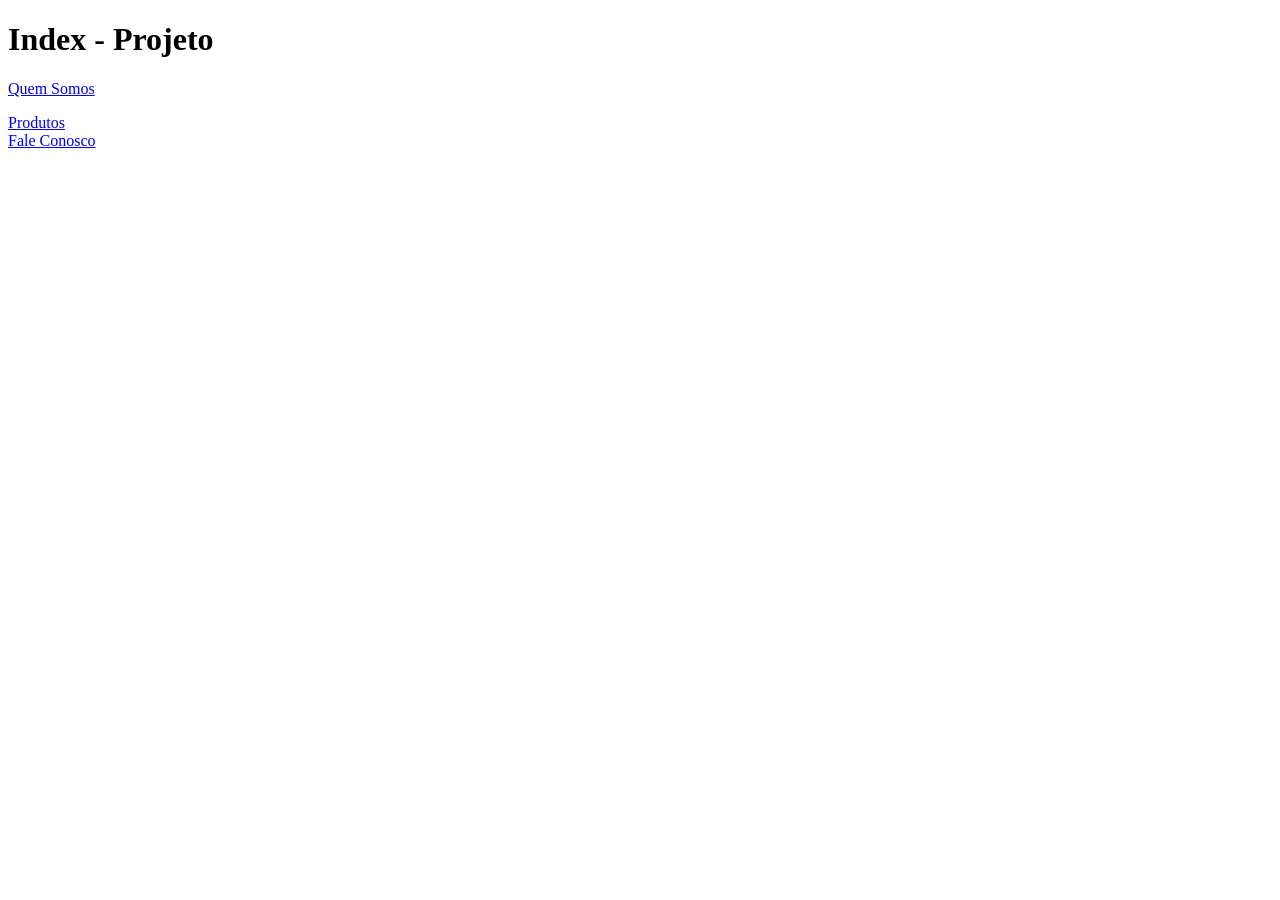
==== projeto_digitau_eletronicos/index.html @ 14a5b9e1 "add path projeto_digitau_eletronicos" ====
<!DOCTYPE html>
<html lang="pt-BR">
<head>
    <meta charset="UTF-8">
    <meta name="viewport" content="width=device-width, initial-scale=1.0">
    <title>..:: Projeto Digitau Eletrônicos - Index ::..</title>
</head>
<body>
<h1>Index - Projeto</h1>
<a href="quem.html">Quem Somos</a><p>
<a href="produtos.html">Produtos</a><br>
<a href="fale.html">Fale Conosco</a><br>
</body>
</html>
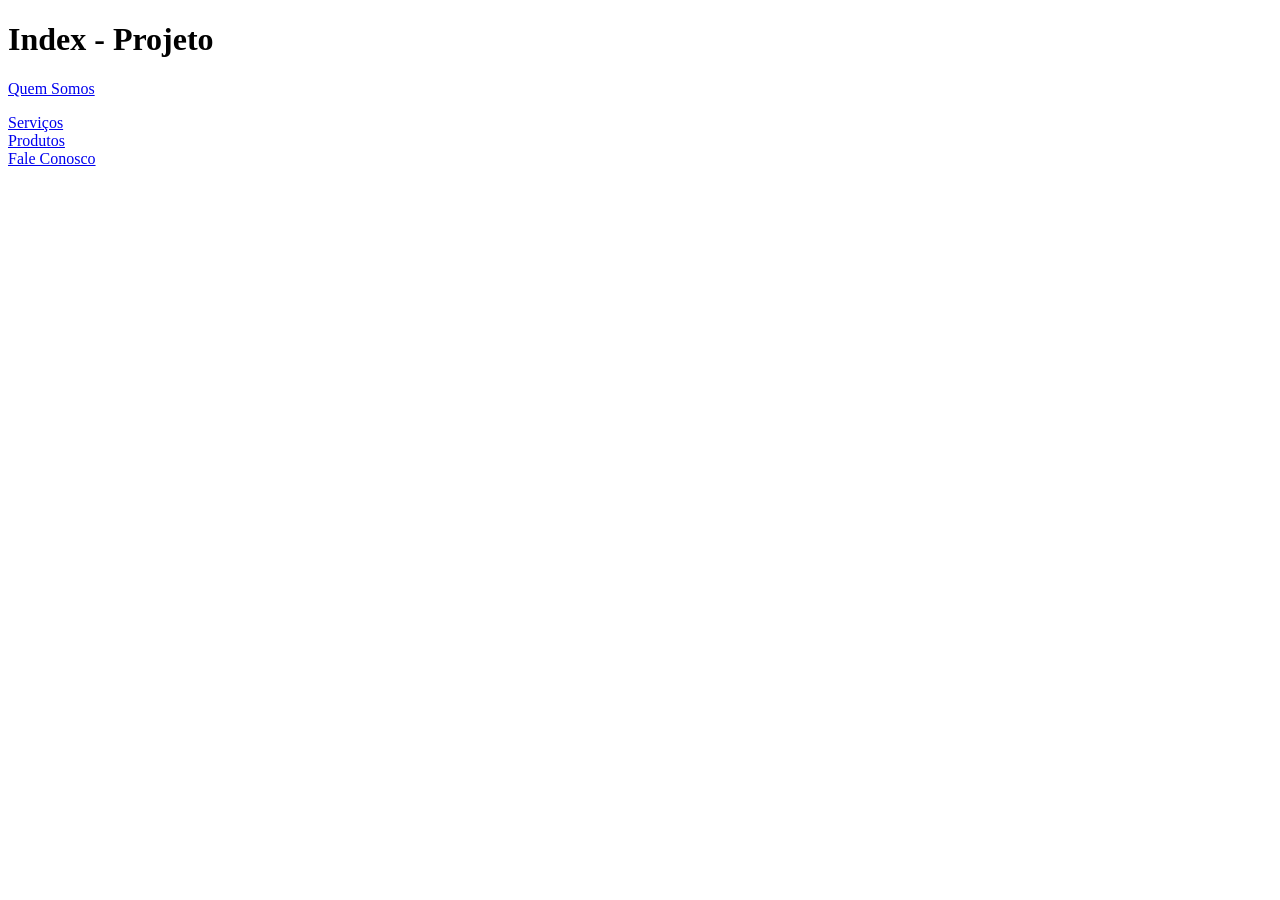
==== commit 8a13e862: "Adiciona páginas de Serviços e Produtos com layout, paleta e fonte do projeto Layout compartilhado (" ====
--- a/projeto_digitau_eletronicos/index.html
+++ b/projeto_digitau_eletronicos/index.html
@@ -8,6 +8,7 @@
 <body>
 <h1>Index - Projeto</h1>
 <a href="quem.html">Quem Somos</a><p>
+<a href="servicos.html">Serviços</a><br>
 <a href="produtos.html">Produtos</a><br>
 <a href="fale.html">Fale Conosco</a><br>
 </body>
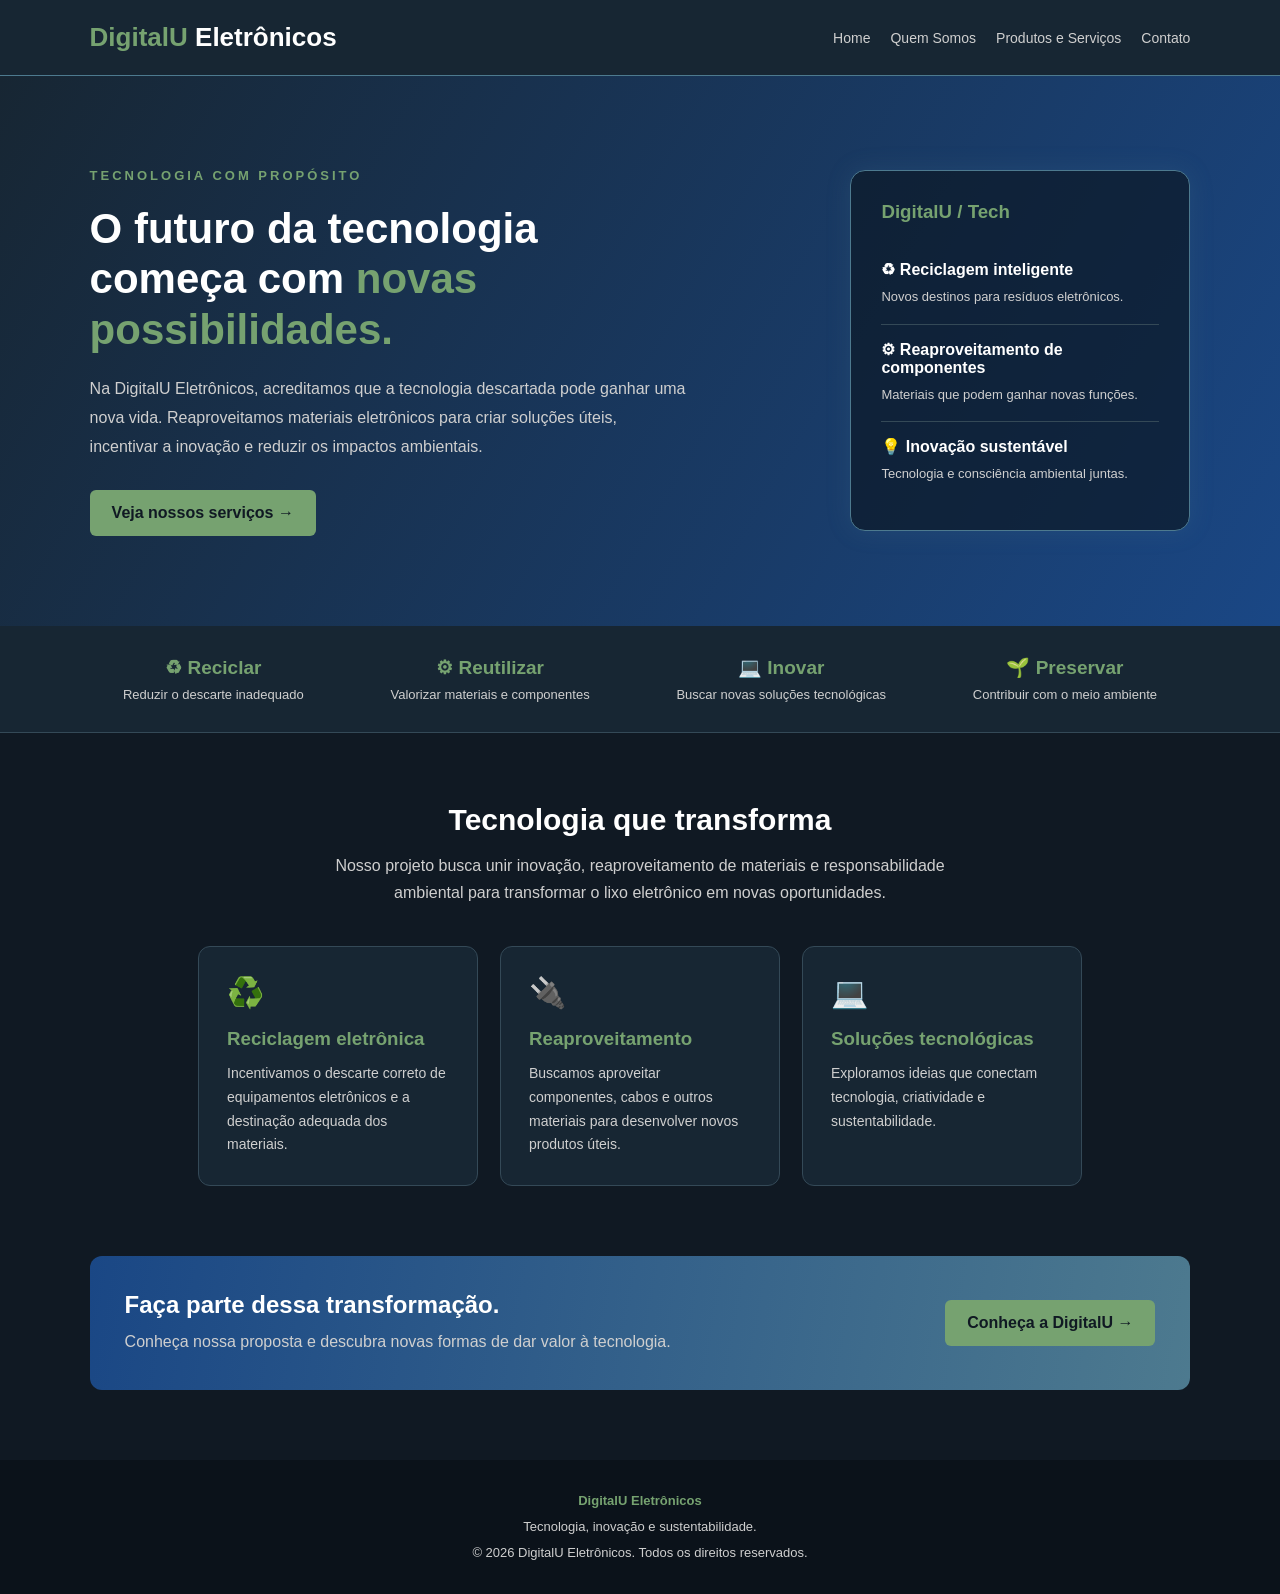
==== commit 6c8e29f6: "Update index.html" ====
--- a/projeto_digitau_eletronicos/index.html
+++ b/projeto_digitau_eletronicos/index.html
@@ -3,13 +3,462 @@
 <head>
     <meta charset="UTF-8">
     <meta name="viewport" content="width=device-width, initial-scale=1.0">
-    <title>..:: Projeto Digitau Eletrônicos - Index ::..</title>
+
+    <!-- Nome da página -->
+    <title>DigitalU Eletrônicos | Tecnologia Sustentável</title>
+
+    <style>
+        /* Configurações gerais da página */
+        * {
+            margin: 0;
+            padding: 0;
+            box-sizing: border-box;
+            font-family: Arial, sans-serif;
+        }
+
+        /* Fundo e cores principais */
+        body {
+            background: #101923;
+            color: #CFCFCF;
+        }
+
+        /* Cabeçalho com menu */
+        header {
+            background: #172633;
+            padding: 22px 7%;
+            display: flex;
+            justify-content: space-between;
+            align-items: center;
+            flex-wrap: wrap;
+            gap: 20px;
+            border-bottom: 1px solid #4D7A8F;
+        }
+
+        /* Nome da empresa */
+        header h1 {
+            color: #76A270;
+            font-size: 26px;
+        }
+
+        header h1 span {
+            color: white;
+        }
+
+        /* Links de navegação */
+        nav {
+            display: flex;
+            flex-wrap: wrap;
+            gap: 20px;
+        }
+
+        nav a {
+            color: #CFCFCF;
+            text-decoration: none;
+            font-size: 14px;
+            transition: 0.3s;
+        }
+
+        nav a:hover {
+            color: #76A270;
+        }
+
+        /* Área principal de apresentação */
+        .inicio {
+            padding: 90px 7%;
+            background: linear-gradient(120deg, #172633, #1A4785);
+            display: flex;
+            justify-content: space-between;
+            align-items: center;
+            gap: 40px;
+            flex-wrap: wrap;
+        }
+
+        /* Texto principal */
+        .apresentacao {
+            max-width: 600px;
+        }
+
+        /* Pequeno destaque acima do título */
+        .etiqueta {
+            color: #76A270;
+            letter-spacing: 3px;
+            font-size: 13px;
+            font-weight: bold;
+        }
+
+        .inicio h2 {
+            font-size: 42px;
+            color: white;
+            margin: 20px 0;
+            line-height: 1.2;
+        }
+
+        .inicio h2 span {
+            color: #76A270;
+        }
+
+        .inicio p {
+            line-height: 1.8;
+            margin-bottom: 28px;
+            color: #CFCFCF;
+        }
+
+        /* Botões de navegação */
+        .botao {
+            display: inline-block;
+            background: #76A270;
+            color: #101923;
+            padding: 14px 22px;
+            text-decoration: none;
+            border-radius: 6px;
+            font-weight: bold;
+            transition: 0.3s;
+        }
+
+        .botao:hover {
+            background: #CCA846;
+            transform: translateY(-3px);
+        }
+
+        /* Painel decorativo com elementos tecnológicos */
+        .painel {
+            width: 340px;
+            max-width: 100%;
+            padding: 30px;
+            background: rgba(10, 20, 32, 0.65);
+            border: 1px solid #4D7A8F;
+            border-radius: 15px;
+            box-shadow: 0 0 25px rgba(77, 122, 143, 0.2);
+        }
+
+        .painel h3 {
+            color: #76A270;
+            margin-bottom: 22px;
+        }
+
+        .item-tecnologia {
+            padding: 15px 0;
+            border-bottom: 1px solid #344957;
+        }
+
+        .item-tecnologia:last-child {
+            border-bottom: none;
+        }
+
+        .item-tecnologia strong {
+            color: white;
+        }
+
+        .item-tecnologia p {
+            margin: 6px 0 0;
+            font-size: 13px;
+        }
+
+        /* Faixa com os principais diferenciais */
+        .diferenciais {
+            display: flex;
+            justify-content: space-around;
+            flex-wrap: wrap;
+            gap: 20px;
+            padding: 30px 7%;
+            background: #172633;
+            border-bottom: 1px solid #344957;
+        }
+
+        .diferencial {
+            text-align: center;
+            min-width: 150px;
+        }
+
+        .diferencial strong {
+            display: block;
+            color: #76A270;
+            font-size: 19px;
+            margin-bottom: 8px;
+        }
+
+        .diferencial p {
+            font-size: 13px;
+        }
+
+        /* Seção de serviços e soluções */
+        .conteudo {
+            padding: 70px 7%;
+            text-align: center;
+        }
+
+        .conteudo h2 {
+            color: white;
+            font-size: 30px;
+            margin-bottom: 15px;
+        }
+
+        .subtitulo {
+            max-width: 650px;
+            margin: 0 auto;
+            line-height: 1.7;
+        }
+
+        /* Organização dos cartões */
+        .cartoes {
+            display: flex;
+            justify-content: center;
+            flex-wrap: wrap;
+            gap: 22px;
+            margin-top: 40px;
+        }
+
+        /* Cartões com aparência tecnológica */
+        .cartao {
+            background: #172633;
+            border: 1px solid #344957;
+            border-radius: 12px;
+            padding: 28px;
+            width: 280px;
+            text-align: left;
+            transition: 0.3s;
+        }
+
+        .cartao:hover {
+            transform: translateY(-6px);
+            border-color: #76A270;
+            box-shadow: 0 8px 25px rgba(0, 0, 0, 0.2);
+        }
+
+        .icone {
+            font-size: 30px;
+            margin-bottom: 18px;
+        }
+
+        .cartao h3 {
+            color: #76A270;
+            margin-bottom: 12px;
+        }
+
+        .cartao p {
+            line-height: 1.7;
+            font-size: 14px;
+        }
+
+        /* Chamada para conhecer a empresa */
+        .chamada {
+            margin: 0 7% 70px;
+            padding: 35px;
+            background: linear-gradient(100deg, #1A4785, #4D7A8F);
+            border-radius: 12px;
+            display: flex;
+            justify-content: space-between;
+            align-items: center;
+            flex-wrap: wrap;
+            gap: 25px;
+        }
+
+        .chamada h2 {
+            color: white;
+            margin-bottom: 10px;
+        }
+
+        .chamada p {
+            line-height: 1.6;
+        }
+
+        /* Rodapé */
+        footer {
+            background: #0B121A;
+            text-align: center;
+            padding: 28px 15px;
+            font-size: 13px;
+            line-height: 2;
+        }
+
+        footer strong {
+            color: #76A270;
+        }
+
+        /* Ajustes para celulares */
+        @media (max-width: 700px) {
+            header {
+                justify-content: center;
+                text-align: center;
+            }
+
+            nav {
+                justify-content: center;
+                gap: 15px;
+            }
+
+            .inicio {
+                padding: 60px 7%;
+            }
+
+            .inicio h2 {
+                font-size: 32px;
+            }
+
+            .painel {
+                width: 100%;
+            }
+
+            .chamada {
+                padding: 25px;
+            }
+        }
+    </style>
 </head>
+
 <body>
-<h1>Index - Projeto</h1>
-<a href="quem.html">Quem Somos</a><p>
-<a href="servicos.html">Serviços</a><br>
-<a href="produtos.html">Produtos</a><br>
-<a href="fale.html">Fale Conosco</a><br>
+
+    <!-- CABEÇALHO: identidade visual e navegação -->
+    <header>
+        <h1>DigitalU <span>Eletrônicos</span></h1>
+
+        <nav>
+            <a href="index.html">Home</a>
+            <a href="quem-somos-digitalu.html">Quem Somos</a>
+            <a href="produtos-servicos.html">Produtos e Serviços</a>
+            <a href="contato.html">Contato</a>
+        </nav>
+    </header>
+
+    <!-- INÍCIO: apresentação principal da empresa -->
+    <section class="inicio">
+
+        <div class="apresentacao">
+            <span class="etiqueta">TECNOLOGIA COM PROPÓSITO</span>
+
+            <h2>
+                O futuro da tecnologia começa com
+                <span>novas possibilidades.</span>
+            </h2>
+
+            <p>
+                Na DigitalU Eletrônicos, acreditamos que a tecnologia
+                descartada pode ganhar uma nova vida. Reaproveitamos
+                materiais eletrônicos para criar soluções úteis,
+                incentivar a inovação e reduzir os impactos ambientais.
+            </p>
+
+            <a href="produtos-servicos.html" class="botao">
+                Veja nossos serviços →
+            </a>
+        </div>
+
+        <!-- PAINEL: destaque visual com temas tecnológicos -->
+        <div class="painel">
+            <h3>  DigitalU / Tech  </h3>
+
+            <div class="item-tecnologia">
+                <strong>♻ Reciclagem inteligente</strong>
+                <p>Novos destinos para resíduos eletrônicos.</p>
+            </div>
+
+            <div class="item-tecnologia">
+                <strong>⚙ Reaproveitamento de componentes</strong>
+                <p>Materiais que podem ganhar novas funções.</p>
+            </div>
+
+            <div class="item-tecnologia">
+                <strong>💡 Inovação sustentável</strong>
+                <p>Tecnologia e consciência ambiental juntas.</p>
+            </div>
+        </div>
+
+    </section>
+
+    <!-- DIFERENCIAIS: resumo das propostas da empresa -->
+    <section class="diferenciais">
+
+        <div class="diferencial">
+            <strong>♻ Reciclar</strong>
+            <p>Reduzir o descarte inadequado</p>
+        </div>
+
+        <div class="diferencial">
+            <strong>⚙ Reutilizar</strong>
+            <p>Valorizar materiais e componentes</p>
+        </div>
+
+        <div class="diferencial">
+            <strong>💻 Inovar</strong>
+            <p>Buscar novas soluções tecnológicas</p>
+        </div>
+
+        <div class="diferencial">
+            <strong>🌱 Preservar</strong>
+            <p>Contribuir com o meio ambiente</p>
+        </div>
+
+    </section>
+
+    <!-- SOLUÇÕES: principais áreas de atuação -->
+    <section class="conteudo">
+
+        <h2>Tecnologia que transforma</h2>
+
+        <p class="subtitulo">
+            Nosso projeto busca unir inovação, reaproveitamento
+            de materiais e responsabilidade ambiental para
+            transformar o lixo eletrônico em novas oportunidades.
+        </p>
+
+        <div class="cartoes">
+
+            <!-- Cartão 1: coleta e destinação -->
+            <div class="cartao">
+                <div class="icone">♻️</div>
+                <h3>Reciclagem eletrônica</h3>
+                <p>
+                    Incentivamos o descarte correto de equipamentos
+                    eletrônicos e a destinação adequada dos materiais.
+                </p>
+            </div>
+
+            <!-- Cartão 2: reaproveitamento -->
+            <div class="cartao">
+                <div class="icone">🔌</div>
+                <h3>Reaproveitamento</h3>
+                <p>
+                    Buscamos aproveitar componentes, cabos e outros
+                    materiais para desenvolver novos produtos úteis.
+                </p>
+            </div>
+
+            <!-- Cartão 3: inovação -->
+            <div class="cartao">
+                <div class="icone">💻</div>
+                <h3>Soluções tecnológicas</h3>
+                <p>
+                    Exploramos ideias que conectam tecnologia,
+                    criatividade e sustentabilidade.
+                </p>
+            </div>
+
+        </div>
+    </section>
+
+    <!-- CHAMADA: direciona o visitante para conhecer a empresa -->
+    <section class="chamada">
+
+        <div>
+            <h2>Faça parte dessa transformação.</h2>
+            <p>
+                Conheça nossa proposta e descubra novas formas
+                de dar valor à tecnologia.
+            </p>
+        </div>
+
+        <a href="quem-somos-digitalu.html" class="botao">
+            Conheça a DigitalU →
+        </a>
+
+    </section>
+
+    <!-- RODAPÉ: identificação e encerramento -->
+    <footer>
+        <p><strong>DigitalU Eletrônicos</strong></p>
+        <p>Tecnologia, inovação e sustentabilidade.</p>
+        <p>© 2026 DigitalU Eletrônicos. Todos os direitos reservados.</p>
+    </footer>
+
 </body>
-</html>+</html>
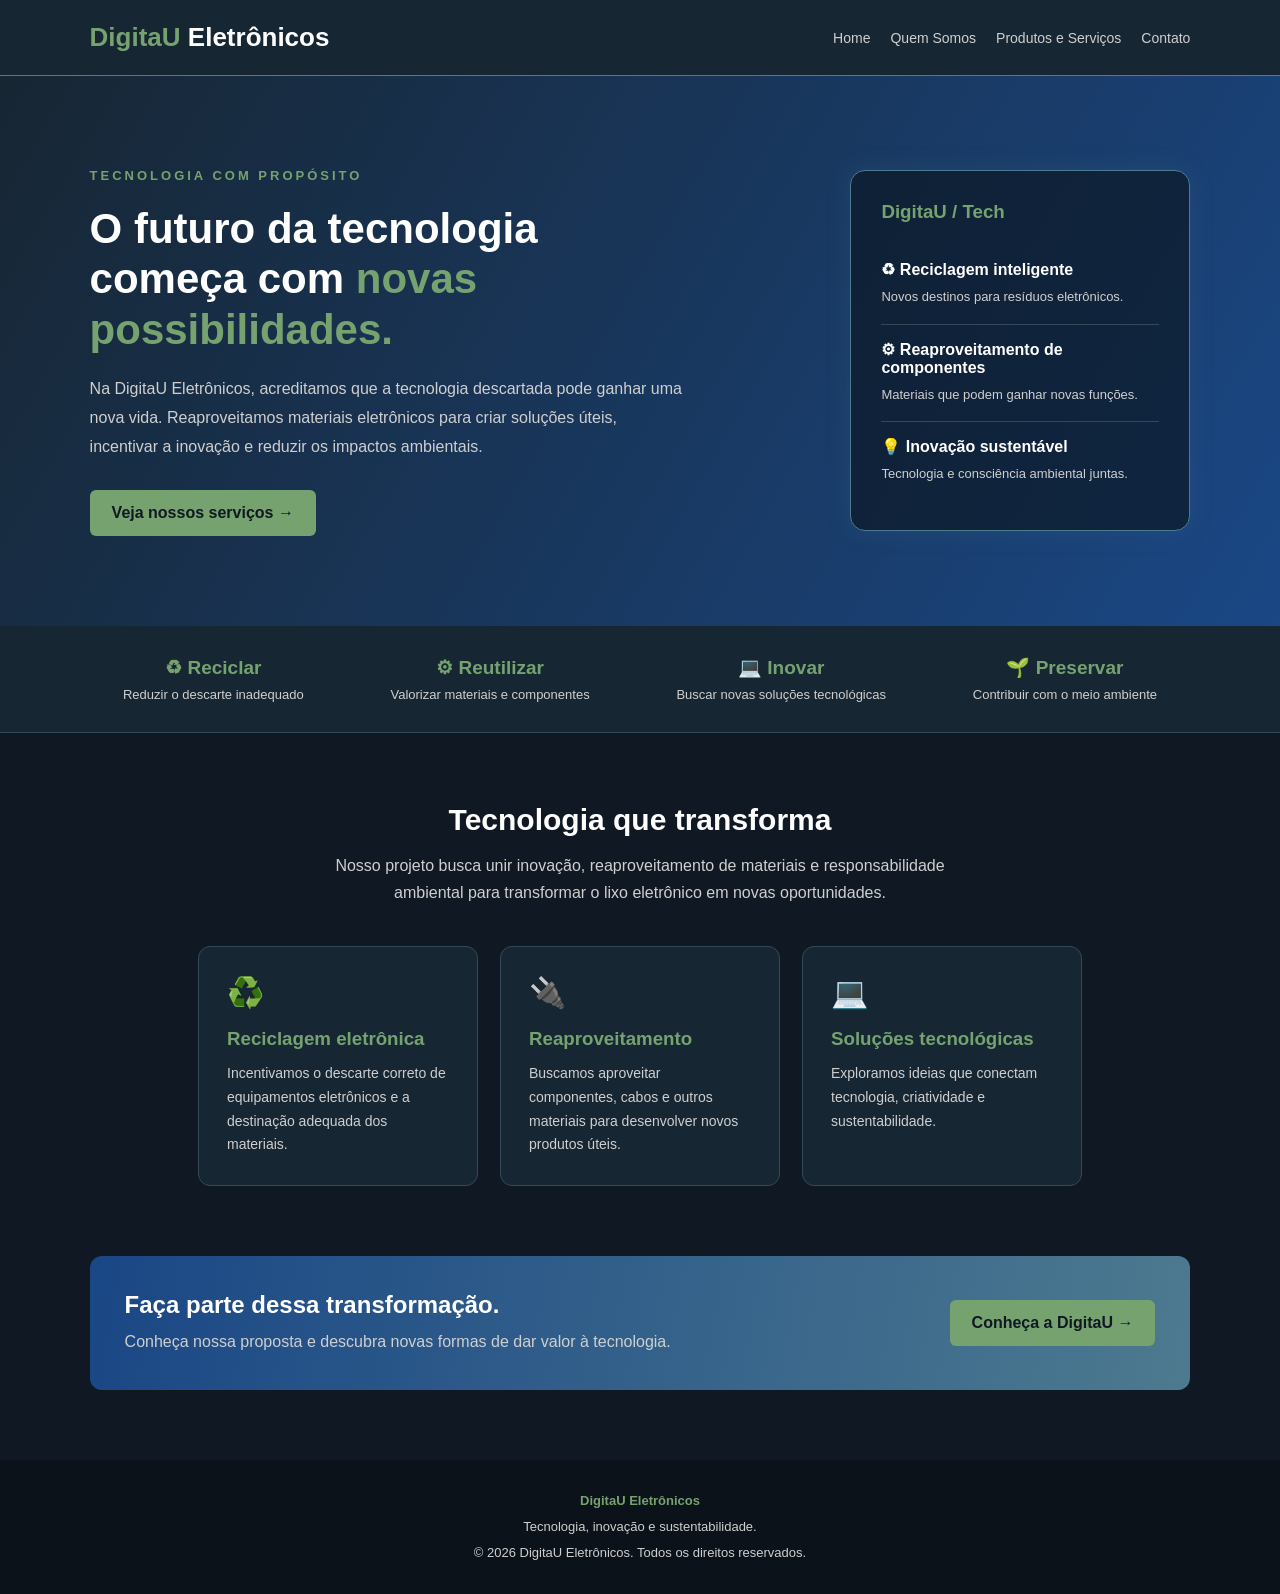
==== commit b87c43f0: "ajuste refs arquivos e nome empresa" ====
--- a/projeto_digitau_eletronicos/index.html
+++ b/projeto_digitau_eletronicos/index.html
@@ -5,7 +5,7 @@
     <meta name="viewport" content="width=device-width, initial-scale=1.0">
 
     <!-- Nome da página -->
-    <title>DigitalU Eletrônicos | Tecnologia Sustentável</title>
+    <title>DigitaU Eletrônicos | Tecnologia Sustentável</title>
 
     <style>
         /* Configurações gerais da página */
@@ -310,12 +310,12 @@
 
     <!-- CABEÇALHO: identidade visual e navegação -->
     <header>
-        <h1>DigitalU <span>Eletrônicos</span></h1>
+        <h1>DigitaU <span>Eletrônicos</span></h1>
 
         <nav>
             <a href="index.html">Home</a>
-            <a href="quem-somos-digitalu.html">Quem Somos</a>
-            <a href="produtos-servicos.html">Produtos e Serviços</a>
+            <a href="quem.html">Quem Somos</a>
+            <a href="produtos.html">Produtos e Serviços</a>
             <a href="contato.html">Contato</a>
         </nav>
     </header>
@@ -332,20 +332,20 @@
             </h2>
 
             <p>
-                Na DigitalU Eletrônicos, acreditamos que a tecnologia
+                Na DigitaU Eletrônicos, acreditamos que a tecnologia
                 descartada pode ganhar uma nova vida. Reaproveitamos
                 materiais eletrônicos para criar soluções úteis,
                 incentivar a inovação e reduzir os impactos ambientais.
             </p>
 
-            <a href="produtos-servicos.html" class="botao">
+            <a href="produtos.html" class="botao">
                 Veja nossos serviços →
             </a>
         </div>
 
         <!-- PAINEL: destaque visual com temas tecnológicos -->
         <div class="painel">
-            <h3>  DigitalU / Tech  </h3>
+            <h3>  DigitaU / Tech  </h3>
 
             <div class="item-tecnologia">
                 <strong>♻ Reciclagem inteligente</strong>
@@ -447,17 +447,17 @@
             </p>
         </div>
 
-        <a href="quem-somos-digitalu.html" class="botao">
-            Conheça a DigitalU →
+        <a href="quem.html" class="botao">
+            Conheça a DigitaU →
         </a>
 
     </section>
 
     <!-- RODAPÉ: identificação e encerramento -->
     <footer>
-        <p><strong>DigitalU Eletrônicos</strong></p>
+        <p><strong>DigitaU Eletrônicos</strong></p>
         <p>Tecnologia, inovação e sustentabilidade.</p>
-        <p>© 2026 DigitalU Eletrônicos. Todos os direitos reservados.</p>
+        <p>© 2026 DigitaU Eletrônicos. Todos os direitos reservados.</p>
     </footer>
 
 </body>
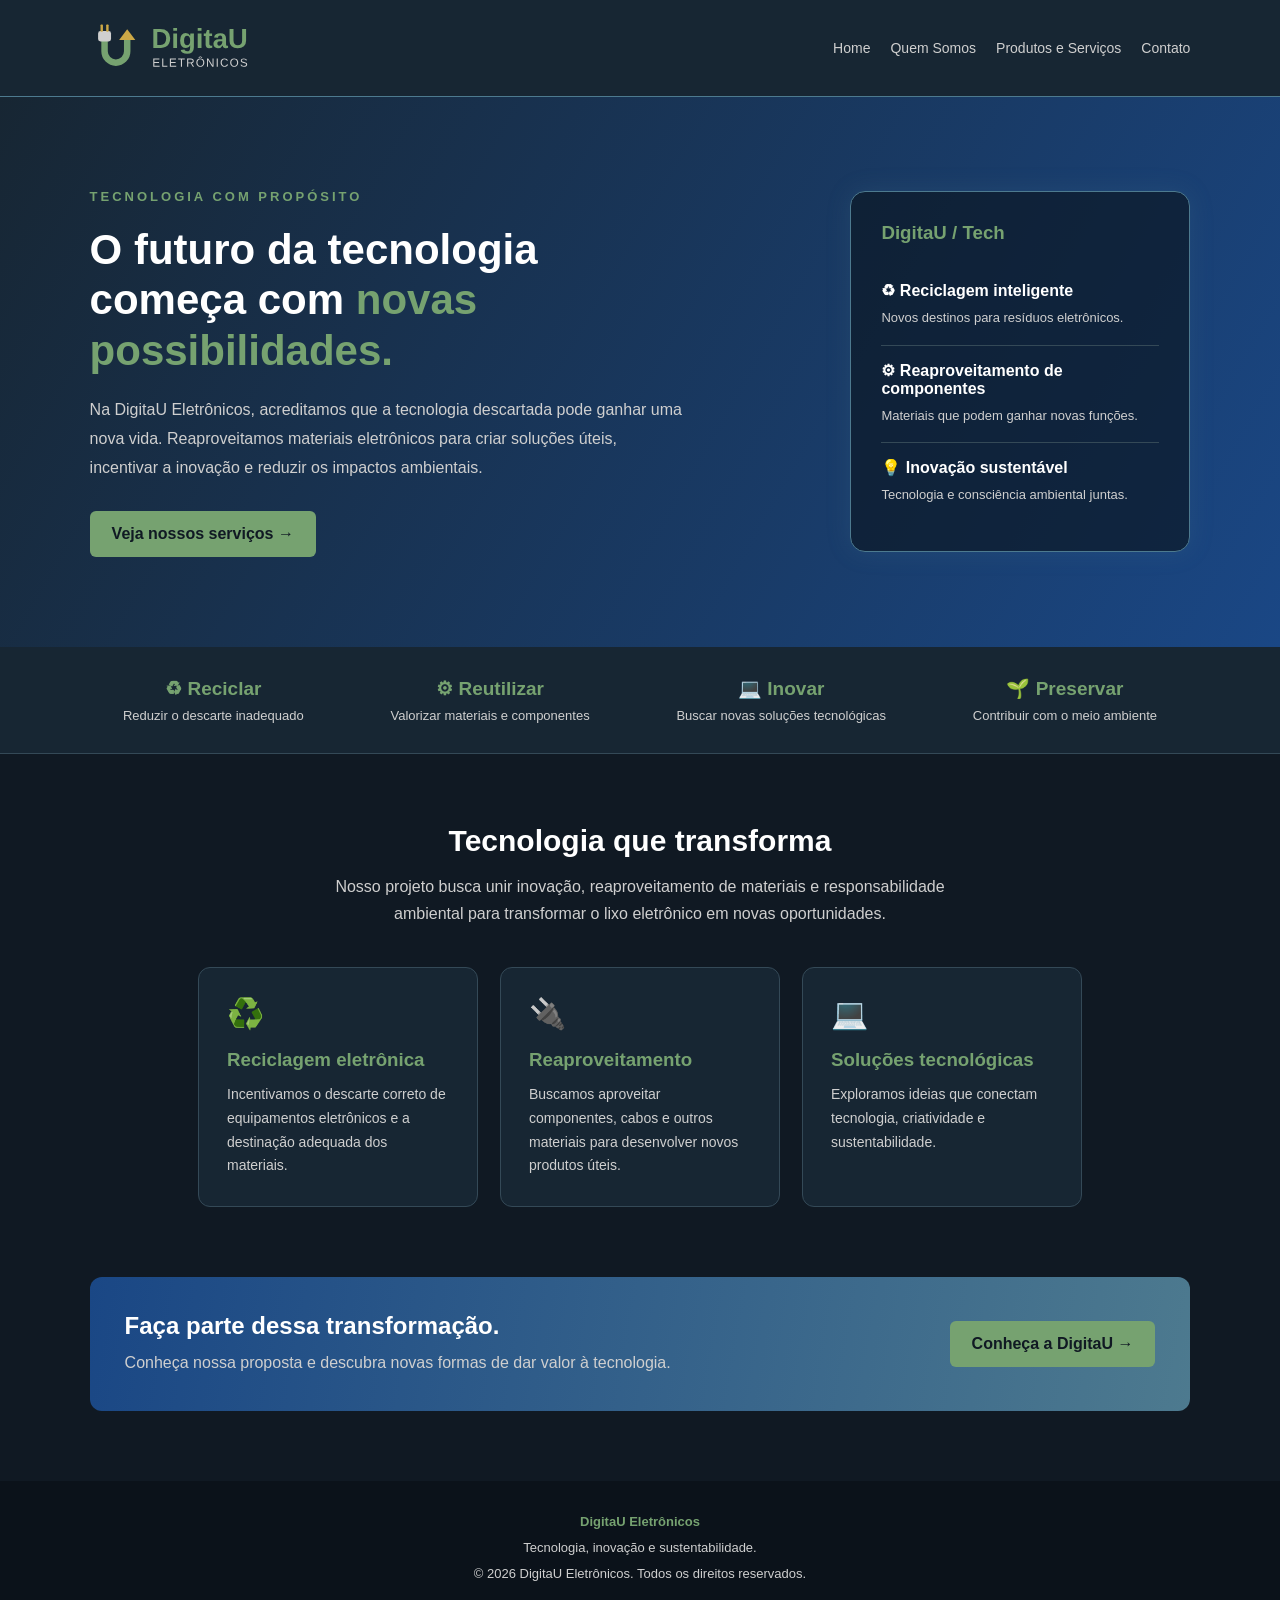
==== commit 4329009e: "Adiciona logo da DigitaU e aplica no header e favicon Logo "U feito de cabo" em SVG (fundo escuro, c" ====
--- a/projeto_digitau_eletronicos/index.html
+++ b/projeto_digitau_eletronicos/index.html
@@ -6,6 +6,7 @@
 
     <!-- Nome da página -->
     <title>DigitaU Eletrônicos | Tecnologia Sustentável</title>
+    <link rel="icon" href="img/logo/digitau-simbolo.svg" type="image/svg+xml">
 
     <style>
         /* Configurações gerais da página */
@@ -35,13 +36,15 @@
         }
 
         /* Nome da empresa */
-        header h1 {
-            color: #76A270;
-            font-size: 26px;
-        }
-
-        header h1 span {
-            color: white;
+        /* Logo da empresa (link para a Home) */
+        .logo {
+            display: block;
+        }
+
+        .logo img {
+            display: block;
+            height: 52px;
+            width: auto;
         }
 
         /* Links de navegação */
@@ -215,6 +218,7 @@
             border-radius: 12px;
             padding: 28px;
             width: 280px;
+            max-width: 100%;
             text-align: left;
             transition: 0.3s;
         }
@@ -287,6 +291,12 @@
                 gap: 15px;
             }
 
+            /* Área de toque maior nos links do menu */
+            nav a {
+                display: inline-block;
+                padding: 10px 6px;
+            }
+
             .inicio {
                 padding: 60px 7%;
             }
@@ -301,6 +311,8 @@
 
             .chamada {
                 padding: 25px;
+                justify-content: center;
+                text-align: center;
             }
         }
     </style>
@@ -310,13 +322,15 @@
 
     <!-- CABEÇALHO: identidade visual e navegação -->
     <header>
-        <h1>DigitaU <span>Eletrônicos</span></h1>
+        <a class="logo" href="index.html">
+            <img src="img/logo/digitau-logo.svg" alt="DigitaU Eletrônicos - página inicial" width="162" height="52">
+        </a>
 
         <nav>
             <a href="index.html">Home</a>
             <a href="quem.html">Quem Somos</a>
             <a href="produtos.html">Produtos e Serviços</a>
-            <a href="contato.html">Contato</a>
+            <a href="fale.html">Contato</a>
         </nav>
     </header>
 
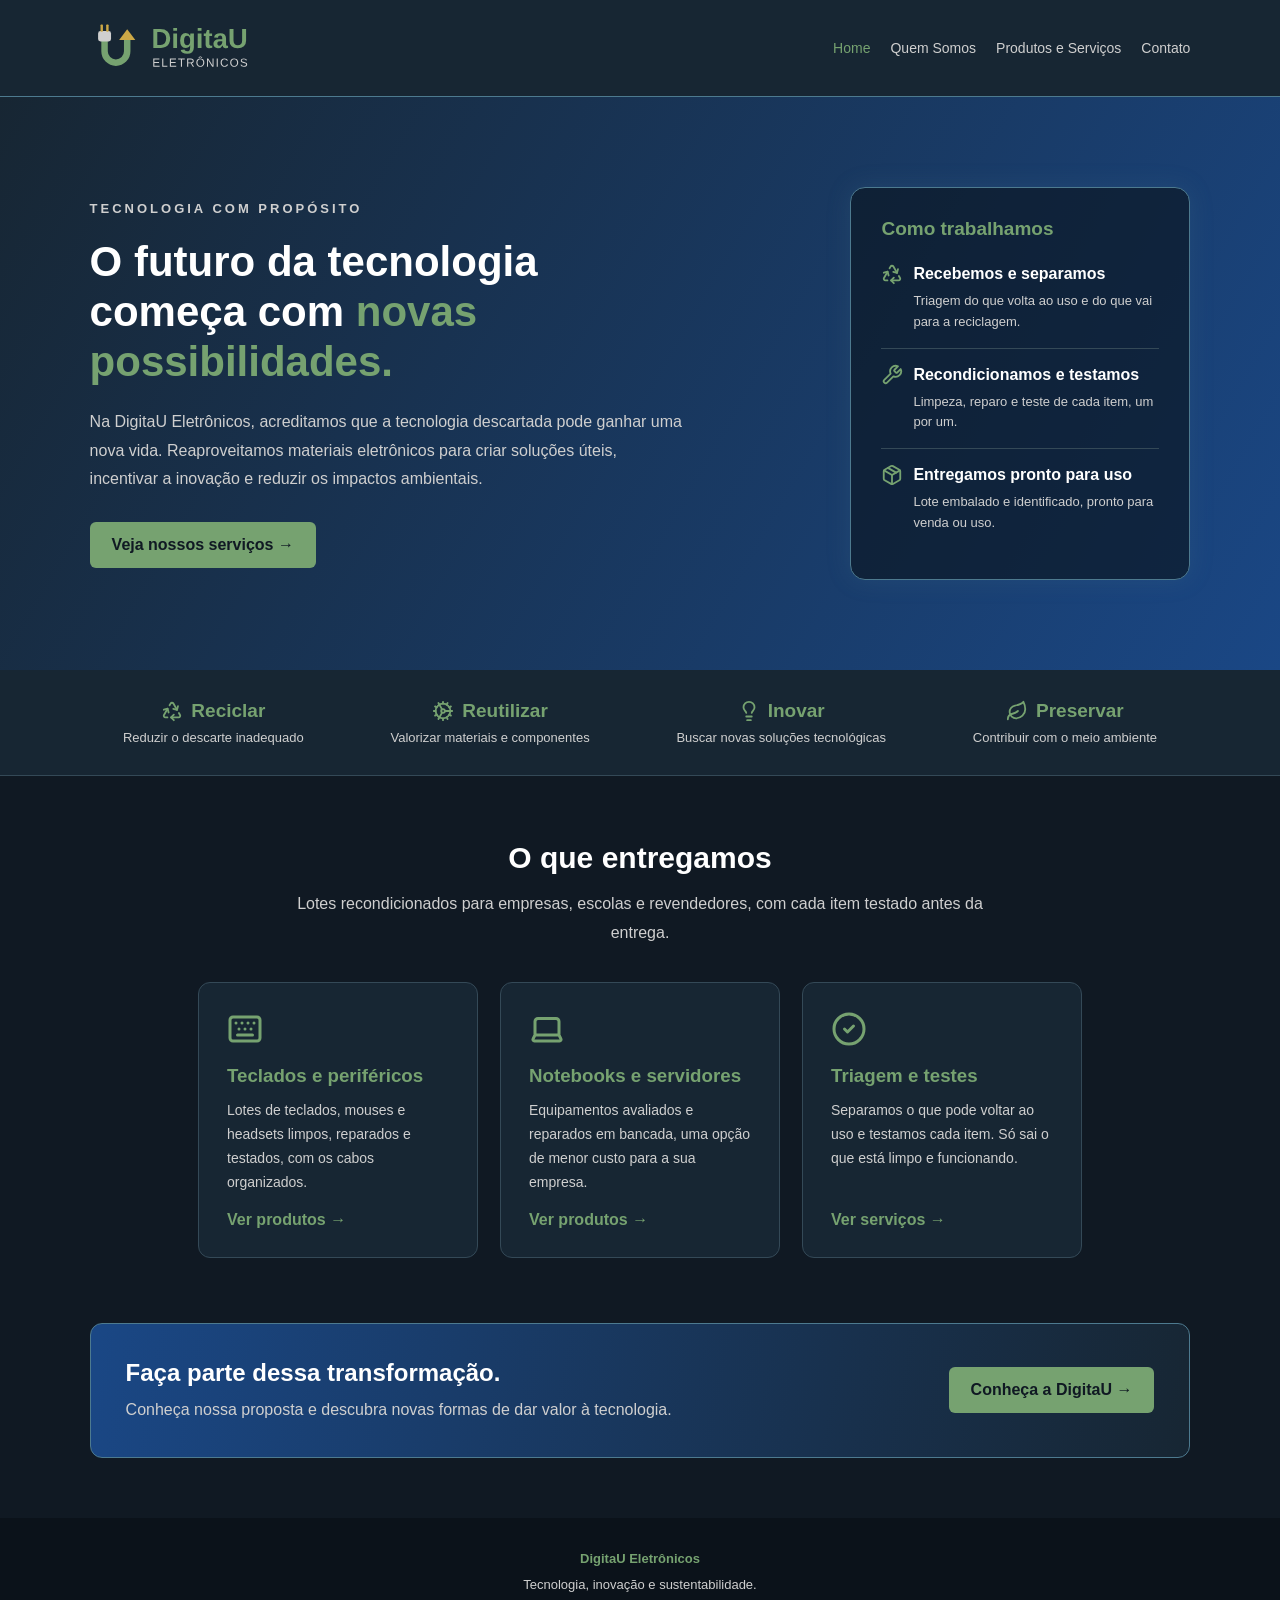
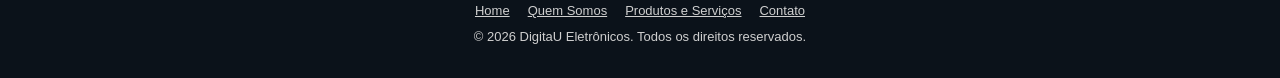
==== commit 1e40cc60: "modularizacao cod e ajustes ux ui" ====
--- a/projeto_digitau_eletronicos/index.html
+++ b/projeto_digitau_eletronicos/index.html
@@ -1,478 +1,188 @@
-<!DOCTYPE html>
-<html lang="pt-BR">
-<head>
-    <meta charset="UTF-8">
-    <meta name="viewport" content="width=device-width, initial-scale=1.0">
-
-    <!-- Nome da página -->
-    <title>DigitaU Eletrônicos | Tecnologia Sustentável</title>
-    <link rel="icon" href="img/logo/digitau-simbolo.svg" type="image/svg+xml">
-
-    <style>
-        /* Configurações gerais da página */
-        * {
-            margin: 0;
-            padding: 0;
-            box-sizing: border-box;
-            font-family: Arial, sans-serif;
-        }
-
-        /* Fundo e cores principais */
-        body {
-            background: #101923;
-            color: #CFCFCF;
-        }
-
-        /* Cabeçalho com menu */
-        header {
-            background: #172633;
-            padding: 22px 7%;
-            display: flex;
-            justify-content: space-between;
-            align-items: center;
-            flex-wrap: wrap;
-            gap: 20px;
-            border-bottom: 1px solid #4D7A8F;
-        }
-
-        /* Nome da empresa */
-        /* Logo da empresa (link para a Home) */
-        .logo {
-            display: block;
-        }
-
-        .logo img {
-            display: block;
-            height: 52px;
-            width: auto;
-        }
-
-        /* Links de navegação */
-        nav {
-            display: flex;
-            flex-wrap: wrap;
-            gap: 20px;
-        }
-
-        nav a {
-            color: #CFCFCF;
-            text-decoration: none;
-            font-size: 14px;
-            transition: 0.3s;
-        }
-
-        nav a:hover {
-            color: #76A270;
-        }
-
-        /* Área principal de apresentação */
-        .inicio {
-            padding: 90px 7%;
-            background: linear-gradient(120deg, #172633, #1A4785);
-            display: flex;
-            justify-content: space-between;
-            align-items: center;
-            gap: 40px;
-            flex-wrap: wrap;
-        }
-
-        /* Texto principal */
-        .apresentacao {
-            max-width: 600px;
-        }
-
-        /* Pequeno destaque acima do título */
-        .etiqueta {
-            color: #76A270;
-            letter-spacing: 3px;
-            font-size: 13px;
-            font-weight: bold;
-        }
-
-        .inicio h2 {
-            font-size: 42px;
-            color: white;
-            margin: 20px 0;
-            line-height: 1.2;
-        }
-
-        .inicio h2 span {
-            color: #76A270;
-        }
-
-        .inicio p {
-            line-height: 1.8;
-            margin-bottom: 28px;
-            color: #CFCFCF;
-        }
-
-        /* Botões de navegação */
-        .botao {
-            display: inline-block;
-            background: #76A270;
-            color: #101923;
-            padding: 14px 22px;
-            text-decoration: none;
-            border-radius: 6px;
-            font-weight: bold;
-            transition: 0.3s;
-        }
-
-        .botao:hover {
-            background: #CCA846;
-            transform: translateY(-3px);
-        }
-
-        /* Painel decorativo com elementos tecnológicos */
-        .painel {
-            width: 340px;
-            max-width: 100%;
-            padding: 30px;
-            background: rgba(10, 20, 32, 0.65);
-            border: 1px solid #4D7A8F;
-            border-radius: 15px;
-            box-shadow: 0 0 25px rgba(77, 122, 143, 0.2);
-        }
-
-        .painel h3 {
-            color: #76A270;
-            margin-bottom: 22px;
-        }
-
-        .item-tecnologia {
-            padding: 15px 0;
-            border-bottom: 1px solid #344957;
-        }
-
-        .item-tecnologia:last-child {
-            border-bottom: none;
-        }
-
-        .item-tecnologia strong {
-            color: white;
-        }
-
-        .item-tecnologia p {
-            margin: 6px 0 0;
-            font-size: 13px;
-        }
-
-        /* Faixa com os principais diferenciais */
-        .diferenciais {
-            display: flex;
-            justify-content: space-around;
-            flex-wrap: wrap;
-            gap: 20px;
-            padding: 30px 7%;
-            background: #172633;
-            border-bottom: 1px solid #344957;
-        }
-
-        .diferencial {
-            text-align: center;
-            min-width: 150px;
-        }
-
-        .diferencial strong {
-            display: block;
-            color: #76A270;
-            font-size: 19px;
-            margin-bottom: 8px;
-        }
-
-        .diferencial p {
-            font-size: 13px;
-        }
-
-        /* Seção de serviços e soluções */
-        .conteudo {
-            padding: 70px 7%;
-            text-align: center;
-        }
-
-        .conteudo h2 {
-            color: white;
-            font-size: 30px;
-            margin-bottom: 15px;
-        }
-
-        .subtitulo {
-            max-width: 650px;
-            margin: 0 auto;
-            line-height: 1.7;
-        }
-
-        /* Organização dos cartões */
-        .cartoes {
-            display: flex;
-            justify-content: center;
-            flex-wrap: wrap;
-            gap: 22px;
-            margin-top: 40px;
-        }
-
-        /* Cartões com aparência tecnológica */
-        .cartao {
-            background: #172633;
-            border: 1px solid #344957;
-            border-radius: 12px;
-            padding: 28px;
-            width: 280px;
-            max-width: 100%;
-            text-align: left;
-            transition: 0.3s;
-        }
-
-        .cartao:hover {
-            transform: translateY(-6px);
-            border-color: #76A270;
-            box-shadow: 0 8px 25px rgba(0, 0, 0, 0.2);
-        }
-
-        .icone {
-            font-size: 30px;
-            margin-bottom: 18px;
-        }
-
-        .cartao h3 {
-            color: #76A270;
-            margin-bottom: 12px;
-        }
-
-        .cartao p {
-            line-height: 1.7;
-            font-size: 14px;
-        }
-
-        /* Chamada para conhecer a empresa */
-        .chamada {
-            margin: 0 7% 70px;
-            padding: 35px;
-            background: linear-gradient(100deg, #1A4785, #4D7A8F);
-            border-radius: 12px;
-            display: flex;
-            justify-content: space-between;
-            align-items: center;
-            flex-wrap: wrap;
-            gap: 25px;
-        }
-
-        .chamada h2 {
-            color: white;
-            margin-bottom: 10px;
-        }
-
-        .chamada p {
-            line-height: 1.6;
-        }
-
-        /* Rodapé */
-        footer {
-            background: #0B121A;
-            text-align: center;
-            padding: 28px 15px;
-            font-size: 13px;
-            line-height: 2;
-        }
-
-        footer strong {
-            color: #76A270;
-        }
-
-        /* Ajustes para celulares */
-        @media (max-width: 700px) {
-            header {
-                justify-content: center;
-                text-align: center;
-            }
-
-            nav {
-                justify-content: center;
-                gap: 15px;
-            }
-
-            /* Área de toque maior nos links do menu */
-            nav a {
-                display: inline-block;
-                padding: 10px 6px;
-            }
-
-            .inicio {
-                padding: 60px 7%;
-            }
-
-            .inicio h2 {
-                font-size: 32px;
-            }
-
-            .painel {
-                width: 100%;
-            }
-
-            .chamada {
-                padding: 25px;
-                justify-content: center;
-                text-align: center;
-            }
-        }
-    </style>
-</head>
-
-<body>
-
-    <!-- CABEÇALHO: identidade visual e navegação -->
-    <header>
-        <a class="logo" href="index.html">
-            <img src="img/logo/digitau-logo.svg" alt="DigitaU Eletrônicos - página inicial" width="162" height="52">
-        </a>
-
-        <nav>
-            <a href="index.html">Home</a>
-            <a href="quem.html">Quem Somos</a>
-            <a href="produtos.html">Produtos e Serviços</a>
-            <a href="fale.html">Contato</a>
-        </nav>
-    </header>
-
-    <!-- INÍCIO: apresentação principal da empresa -->
-    <section class="inicio">
-
-        <div class="apresentacao">
-            <span class="etiqueta">TECNOLOGIA COM PROPÓSITO</span>
-
-            <h2>
-                O futuro da tecnologia começa com
-                <span>novas possibilidades.</span>
-            </h2>
-
-            <p>
-                Na DigitaU Eletrônicos, acreditamos que a tecnologia
-                descartada pode ganhar uma nova vida. Reaproveitamos
-                materiais eletrônicos para criar soluções úteis,
-                incentivar a inovação e reduzir os impactos ambientais.
-            </p>
-
-            <a href="produtos.html" class="botao">
-                Veja nossos serviços →
-            </a>
-        </div>
-
-        <!-- PAINEL: destaque visual com temas tecnológicos -->
-        <div class="painel">
-            <h3>  DigitaU / Tech  </h3>
-
-            <div class="item-tecnologia">
-                <strong>♻ Reciclagem inteligente</strong>
-                <p>Novos destinos para resíduos eletrônicos.</p>
-            </div>
-
-            <div class="item-tecnologia">
-                <strong>⚙ Reaproveitamento de componentes</strong>
-                <p>Materiais que podem ganhar novas funções.</p>
-            </div>
-
-            <div class="item-tecnologia">
-                <strong>💡 Inovação sustentável</strong>
-                <p>Tecnologia e consciência ambiental juntas.</p>
-            </div>
-        </div>
-
-    </section>
-
-    <!-- DIFERENCIAIS: resumo das propostas da empresa -->
-    <section class="diferenciais">
-
-        <div class="diferencial">
-            <strong>♻ Reciclar</strong>
-            <p>Reduzir o descarte inadequado</p>
-        </div>
-
-        <div class="diferencial">
-            <strong>⚙ Reutilizar</strong>
-            <p>Valorizar materiais e componentes</p>
-        </div>
-
-        <div class="diferencial">
-            <strong>💻 Inovar</strong>
-            <p>Buscar novas soluções tecnológicas</p>
-        </div>
-
-        <div class="diferencial">
-            <strong>🌱 Preservar</strong>
-            <p>Contribuir com o meio ambiente</p>
-        </div>
-
-    </section>
-
-    <!-- SOLUÇÕES: principais áreas de atuação -->
-    <section class="conteudo">
-
-        <h2>Tecnologia que transforma</h2>
-
-        <p class="subtitulo">
-            Nosso projeto busca unir inovação, reaproveitamento
-            de materiais e responsabilidade ambiental para
-            transformar o lixo eletrônico em novas oportunidades.
-        </p>
-
-        <div class="cartoes">
-
-            <!-- Cartão 1: coleta e destinação -->
-            <div class="cartao">
-                <div class="icone">♻️</div>
-                <h3>Reciclagem eletrônica</h3>
-                <p>
-                    Incentivamos o descarte correto de equipamentos
-                    eletrônicos e a destinação adequada dos materiais.
-                </p>
-            </div>
-
-            <!-- Cartão 2: reaproveitamento -->
-            <div class="cartao">
-                <div class="icone">🔌</div>
-                <h3>Reaproveitamento</h3>
-                <p>
-                    Buscamos aproveitar componentes, cabos e outros
-                    materiais para desenvolver novos produtos úteis.
-                </p>
-            </div>
-
-            <!-- Cartão 3: inovação -->
-            <div class="cartao">
-                <div class="icone">💻</div>
-                <h3>Soluções tecnológicas</h3>
-                <p>
-                    Exploramos ideias que conectam tecnologia,
-                    criatividade e sustentabilidade.
-                </p>
-            </div>
-
-        </div>
-    </section>
-
-    <!-- CHAMADA: direciona o visitante para conhecer a empresa -->
-    <section class="chamada">
-
-        <div>
-            <h2>Faça parte dessa transformação.</h2>
-            <p>
-                Conheça nossa proposta e descubra novas formas
-                de dar valor à tecnologia.
-            </p>
-        </div>
-
-        <a href="quem.html" class="botao">
-            Conheça a DigitaU →
-        </a>
-
-    </section>
-
-    <!-- RODAPÉ: identificação e encerramento -->
-    <footer>
-        <p><strong>DigitaU Eletrônicos</strong></p>
-        <p>Tecnologia, inovação e sustentabilidade.</p>
-        <p>© 2026 DigitaU Eletrônicos. Todos os direitos reservados.</p>
-    </footer>
-
-</body>
-</html>
+<!DOCTYPE html>
+<html lang="pt-BR">
+<head>
+    <meta charset="UTF-8">
+    <meta name="viewport" content="width=device-width, initial-scale=1.0">
+    <meta name="description" content="A DigitaU Eletrônicos recondiciona teclados, mouses, headsets, monitores, notebooks e servidores descartados e entrega lotes testados e prontos para uso.">
+
+    <!-- Nome da página -->
+    <title>DigitaU Eletrônicos | Tecnologia Sustentável</title>
+    <link rel="icon" href="img/logo/digitau-simbolo.svg" type="image/svg+xml">
+
+    <!-- Estilos: primeiro os comuns, depois os exclusivos desta página -->
+    <link rel="stylesheet" href="css/style1.css">
+    <link rel="stylesheet" href="css/home.css">
+</head>
+
+<body>
+
+    <a class="pular-conteudo" href="#principal">Pular para o conteúdo</a>
+
+    <!-- CABEÇALHO: identidade visual e navegação -->
+    <header>
+        <a class="logo" href="index.html">
+            <img src="img/logo/digitau-logo.svg" alt="DigitaU Eletrônicos - página inicial" width="162" height="52">
+        </a>
+
+        <nav class="menu" aria-label="Menu principal">
+            <a href="index.html" aria-current="page">Home</a>
+            <a href="quem.html">Quem Somos</a>
+            <a href="produtos.html">Produtos e Serviços</a>
+            <a href="fale.html">Contato</a>
+        </nav>
+    </header>
+
+    <main id="principal">
+
+        <!-- INÍCIO: apresentação principal da empresa -->
+        <section class="inicio inicio-dividido">
+
+            <div class="apresentacao">
+                <span class="etiqueta">TECNOLOGIA COM PROPÓSITO</span>
+
+                <h1>
+                    O futuro da tecnologia começa com
+                    <span>novas possibilidades.</span>
+                </h1>
+
+                <p>
+                    Na DigitaU Eletrônicos, acreditamos que a tecnologia
+                    descartada pode ganhar uma nova vida. Reaproveitamos
+                    materiais eletrônicos para criar soluções úteis,
+                    incentivar a inovação e reduzir os impactos ambientais.
+                </p>
+
+                <a href="produtos.html#servicos" class="botao">
+                    Veja nossos serviços →
+                </a>
+            </div>
+
+            <!-- PAINEL: como o trabalho acontece, em três etapas -->
+            <div class="painel">
+                <h2>Como trabalhamos</h2>
+
+                <div class="etapa">
+                    <strong><img class="icone-texto" src="img/icones/reciclar.svg" alt=""> Recebemos e separamos</strong>
+                    <p>Triagem do que volta ao uso e do que vai para a reciclagem.</p>
+                </div>
+
+                <div class="etapa">
+                    <strong><img class="icone-texto" src="img/icones/ferramenta.svg" alt=""> Recondicionamos e testamos</strong>
+                    <p>Limpeza, reparo e teste de cada item, um por um.</p>
+                </div>
+
+                <div class="etapa">
+                    <strong><img class="icone-texto" src="img/icones/caixa.svg" alt=""> Entregamos pronto para uso</strong>
+                    <p>Lote embalado e identificado, pronto para venda ou uso.</p>
+                </div>
+            </div>
+
+        </section>
+
+        <!-- DIFERENCIAIS: resumo das propostas da empresa -->
+        <section class="diferenciais" aria-label="Nossos diferenciais">
+
+            <div class="diferencial">
+                <strong><img class="icone-texto" src="img/icones/reciclar.svg" alt=""> Reciclar</strong>
+                <p>Reduzir o descarte inadequado</p>
+            </div>
+
+            <div class="diferencial">
+                <strong><img class="icone-texto" src="img/icones/engrenagem.svg" alt=""> Reutilizar</strong>
+                <p>Valorizar materiais e componentes</p>
+            </div>
+
+            <div class="diferencial">
+                <strong><img class="icone-texto" src="img/icones/lampada.svg" alt=""> Inovar</strong>
+                <p>Buscar novas soluções tecnológicas</p>
+            </div>
+
+            <div class="diferencial">
+                <strong><img class="icone-texto" src="img/icones/folha.svg" alt=""> Preservar</strong>
+                <p>Contribuir com o meio ambiente</p>
+            </div>
+
+        </section>
+
+        <!-- O QUE ENTREGAMOS: produtos e serviços reais, com link -->
+        <section class="conteudo">
+
+            <h2>O que entregamos</h2>
+
+            <p class="subtitulo">
+                Lotes recondicionados para empresas, escolas e revendedores,
+                com cada item testado antes da entrega.
+            </p>
+
+            <div class="cartoes">
+
+                <!-- Cartão 1: periféricos -->
+                <article class="cartao">
+                    <img class="icone" src="img/icones/teclado.svg" alt="">
+                    <h3>Teclados e periféricos</h3>
+                    <p>
+                        Lotes de teclados, mouses e headsets limpos,
+                        reparados e testados, com os cabos organizados.
+                    </p>
+                    <a href="produtos.html#produtos" class="link-seta">Ver produtos →</a>
+                </article>
+
+                <!-- Cartão 2: notebooks e servidores -->
+                <article class="cartao">
+                    <img class="icone" src="img/icones/notebook.svg" alt="">
+                    <h3>Notebooks e servidores</h3>
+                    <p>
+                        Equipamentos avaliados e reparados em bancada,
+                        uma opção de menor custo para a sua empresa.
+                    </p>
+                    <a href="produtos.html#produtos" class="link-seta">Ver produtos →</a>
+                </article>
+
+                <!-- Cartão 3: processo -->
+                <article class="cartao">
+                    <img class="icone" src="img/icones/check.svg" alt="">
+                    <h3>Triagem e testes</h3>
+                    <p>
+                        Separamos o que pode voltar ao uso e testamos cada
+                        item. Só sai o que está limpo e funcionando.
+                    </p>
+                    <a href="produtos.html#servicos" class="link-seta">Ver serviços →</a>
+                </article>
+
+            </div>
+        </section>
+
+        <!-- CHAMADA: direciona o visitante para conhecer a empresa -->
+        <section class="chamada">
+
+            <div>
+                <h2>Faça parte dessa transformação.</h2>
+                <p>
+                    Conheça nossa proposta e descubra novas formas
+                    de dar valor à tecnologia.
+                </p>
+            </div>
+
+            <a href="quem.html" class="botao">
+                Conheça a DigitaU →
+            </a>
+
+        </section>
+
+    </main>
+
+    <!-- RODAPÉ: identificação e caminhos das páginas -->
+    <footer>
+        <p><strong>DigitaU Eletrônicos</strong></p>
+        <p>Tecnologia, inovação e sustentabilidade.</p>
+        <nav class="rodape-links" aria-label="Links do rodapé">
+            <a href="index.html">Home</a>
+            <a href="quem.html">Quem Somos</a>
+            <a href="produtos.html">Produtos e Serviços</a>
+            <a href="fale.html">Contato</a>
+        </nav>
+        <p>© 2026 DigitaU Eletrônicos. Todos os direitos reservados.</p>
+    </footer>
+
+</body>
+</html>
--- a/projeto_digitau_eletronicos/css/style1.css
+++ b/projeto_digitau_eletronicos/css/style1.css
@@ -0,0 +1,412 @@
+/* =========================================================
+   DigitaU Eletrônicos – estilos compartilhados
+   Usado por todas as páginas. O que é exclusivo de uma
+   página fica no arquivo dela (home.css, quem.css...).
+   ========================================================= */
+
+/* Paleta e medidas: mudar aqui altera o site inteiro */
+:root {
+    --cor-fundo: #101923;
+    --cor-fundo-escuro: #0B121A;
+    --cor-superficie: #172633;
+    --cor-borda: #344957;
+    --cor-texto: #CFCFCF;
+    --cor-titulo: #FFFFFF;
+    --cor-verde: #76A270;
+    --cor-dourado: #CCA846;
+    --cor-azul: #1A4785;
+    --cor-azul-claro: #4D7A8F;
+
+    --margem-lateral: 7%;
+    --raio: 12px;
+    --transicao: 0.3s;
+
+    /* Controles nativos (select, barra de rolagem) no tema escuro */
+    color-scheme: dark;
+}
+
+/* Configurações gerais da página */
+* {
+    margin: 0;
+    padding: 0;
+    box-sizing: border-box;
+}
+
+body {
+    background: var(--cor-fundo);
+    color: var(--cor-texto);
+    font-family: Arial, sans-serif;
+}
+
+/* Campos de formulário usam a mesma fonte do site */
+button,
+input,
+select,
+textarea {
+    font: inherit;
+}
+
+img {
+    max-width: 100%;
+}
+
+/* Foco visível para quem navega pelo teclado */
+:focus-visible {
+    outline: 3px solid var(--cor-dourado);
+    outline-offset: 3px;
+}
+
+/* Link "Pular para o conteúdo": só aparece ao usar o Tab */
+.pular-conteudo {
+    position: absolute;
+    top: -100px;
+    left: 16px;
+    z-index: 10;
+    background: var(--cor-verde);
+    color: var(--cor-fundo);
+    padding: 10px 16px;
+    border-radius: 6px;
+    font-weight: bold;
+    text-decoration: none;
+}
+
+.pular-conteudo:focus {
+    top: 16px;
+}
+
+/* ---------- Cabeçalho e menu ---------- */
+header {
+    background: var(--cor-superficie);
+    padding: 22px var(--margem-lateral);
+    display: flex;
+    justify-content: space-between;
+    align-items: center;
+    flex-wrap: wrap;
+    gap: 20px;
+    border-bottom: 1px solid var(--cor-azul-claro);
+}
+
+/* Logo da empresa (link para a Home) */
+.logo {
+    display: block;
+}
+
+.logo img {
+    display: block;
+    height: 52px;
+    width: auto;
+}
+
+.menu {
+    display: flex;
+    flex-wrap: wrap;
+    gap: 20px;
+}
+
+.menu a {
+    color: var(--cor-texto);
+    text-decoration: none;
+    font-size: 14px;
+    transition: var(--transicao);
+}
+
+/* aria-current="page" marca a página atual no menu */
+.menu a:hover,
+.menu a[aria-current="page"] {
+    color: var(--cor-verde);
+}
+
+/* ---------- Apresentação no topo de cada página ---------- */
+.inicio {
+    padding: 75px var(--margem-lateral);
+    background: linear-gradient(120deg, var(--cor-superficie), var(--cor-azul));
+    text-align: center;
+}
+
+/* Pequeno destaque acima do título.
+   Cinza claro em vez de verde: o verde sobre o azul do degradê
+   não tinha contraste suficiente (3,14:1). */
+.etiqueta {
+    color: var(--cor-texto);
+    letter-spacing: 3px;
+    font-size: 13px;
+    font-weight: bold;
+}
+
+.inicio h1 {
+    color: var(--cor-titulo);
+    font-size: 40px;
+    line-height: 1.2;
+    margin: 20px auto;
+    max-width: 850px;
+}
+
+.inicio h1 span {
+    color: var(--cor-verde);
+}
+
+.inicio p {
+    max-width: 780px;
+    margin: 0 auto 28px;
+    line-height: 1.8;
+}
+
+.inicio p:last-child {
+    margin-bottom: 0;
+}
+
+/* ---------- Botões e links de ação ---------- */
+.botao {
+    display: inline-block;
+    background: var(--cor-verde);
+    color: var(--cor-fundo);
+    padding: 14px 22px;
+    border: none;
+    border-radius: 6px;
+    font-weight: bold;
+    text-decoration: none;
+    cursor: pointer;
+    transition: var(--transicao);
+}
+
+.botao:hover {
+    background: var(--cor-dourado);
+    transform: translateY(-3px);
+}
+
+/* Link em texto dentro de cartões */
+.link-seta {
+    margin-top: auto;
+    padding-top: 16px;
+    align-self: flex-start;
+    color: var(--cor-verde);
+    font-weight: bold;
+    text-decoration: none;
+}
+
+.link-seta:hover {
+    color: var(--cor-dourado);
+    text-decoration: underline;
+}
+
+/* ---------- Faixa com os principais diferenciais ---------- */
+.diferenciais {
+    display: flex;
+    justify-content: space-around;
+    flex-wrap: wrap;
+    gap: 20px;
+    padding: 30px var(--margem-lateral);
+    background: var(--cor-superficie);
+    border-bottom: 1px solid var(--cor-borda);
+}
+
+.diferencial {
+    text-align: center;
+    min-width: 150px;
+}
+
+.diferencial strong {
+    display: flex;
+    justify-content: center;
+    align-items: center;
+    gap: 8px;
+    color: var(--cor-verde);
+    font-size: 19px;
+    margin-bottom: 8px;
+}
+
+.diferencial p {
+    font-size: 13px;
+}
+
+/* ---------- Seções de conteúdo ---------- */
+.conteudo {
+    padding: 65px var(--margem-lateral);
+    text-align: center;
+}
+
+/* Duas seções seguidas não somam o espaçamento entre elas */
+.conteudo + .conteudo {
+    padding-top: 0;
+}
+
+.conteudo h2 {
+    color: var(--cor-titulo);
+    font-size: 30px;
+    margin-bottom: 15px;
+}
+
+.subtitulo {
+    max-width: 720px;
+    margin: 0 auto;
+    line-height: 1.8;
+}
+
+/* ---------- Cartões ---------- */
+.cartoes {
+    display: flex;
+    justify-content: center;
+    flex-wrap: wrap;
+    gap: 22px;
+    margin-top: 35px;
+}
+
+/* Os cartões são informativos: no hover só a borda muda.
+   O movimento fica reservado para o que é clicável (botões). */
+.cartao {
+    background: var(--cor-superficie);
+    border: 1px solid var(--cor-borda);
+    border-radius: var(--raio);
+    padding: 28px;
+    width: 280px;
+    max-width: 100%;
+    text-align: left;
+    display: flex;
+    flex-direction: column;
+    transition: border-color var(--transicao);
+}
+
+.cartao:hover {
+    border-color: var(--cor-verde);
+}
+
+.cartao h3 {
+    color: var(--cor-verde);
+    margin-bottom: 12px;
+}
+
+.cartao p {
+    font-size: 14px;
+    line-height: 1.7;
+}
+
+/* ---------- Ícones (SVG em img/icones) ---------- */
+.icone {
+    display: block;
+    width: 36px;
+    height: 36px;
+    margin-bottom: 18px;
+}
+
+/* Ícone pequeno ao lado de um texto */
+.icone-texto {
+    width: 22px;
+    height: 22px;
+    flex-shrink: 0;
+}
+
+/* ---------- Chamada no fim da página ----------
+   Degradê entre dois azuis escuros da paleta: o botão verde e o
+   texto mantêm contraste em qualquer ponto da faixa (mínimo 3,14:1
+   para o botão e 5,90:1 para o texto), inclusive no celular. */
+.chamada {
+    margin: 0 var(--margem-lateral) 60px;
+    padding: 35px;
+    background: linear-gradient(100deg, var(--cor-azul), var(--cor-superficie));
+    border: 1px solid var(--cor-azul-claro);
+    border-radius: var(--raio);
+    display: flex;
+    justify-content: space-between;
+    align-items: center;
+    flex-wrap: wrap;
+    gap: 25px;
+}
+
+.chamada h2 {
+    color: var(--cor-titulo);
+    margin-bottom: 10px;
+}
+
+.chamada p {
+    line-height: 1.6;
+}
+
+/* Variação com o conteúdo centralizado (Quem Somos) */
+.chamada-centro {
+    flex-direction: column;
+    text-align: center;
+}
+
+.chamada-centro p {
+    line-height: 1.8;
+    max-width: 800px;
+}
+
+/* ---------- Rodapé ---------- */
+footer {
+    background: var(--cor-fundo-escuro);
+    text-align: center;
+    padding: 28px 15px;
+    font-size: 13px;
+    line-height: 2;
+}
+
+footer strong {
+    color: var(--cor-verde);
+}
+
+.rodape-links {
+    display: flex;
+    justify-content: center;
+    flex-wrap: wrap;
+    gap: 0 18px;
+}
+
+.rodape-links a {
+    color: var(--cor-texto);
+}
+
+.rodape-links a:hover {
+    color: var(--cor-verde);
+}
+
+/* ---------- Ajustes para celulares ---------- */
+@media (max-width: 700px) {
+    header {
+        justify-content: center;
+        text-align: center;
+    }
+
+    .menu {
+        justify-content: center;
+        gap: 15px;
+    }
+
+    /* Área de toque maior nos links do menu */
+    .menu a {
+        display: inline-block;
+        padding: 10px 6px;
+    }
+
+    .inicio {
+        padding: 55px var(--margem-lateral);
+    }
+
+    .inicio h1 {
+        font-size: 30px;
+    }
+
+    .conteudo h2 {
+        font-size: 26px;
+    }
+
+    .chamada {
+        padding: 25px;
+        justify-content: center;
+        text-align: center;
+    }
+}
+
+/* ---------- Menos movimento para quem pediu isso no sistema ---------- */
+@media (prefers-reduced-motion: reduce) {
+    *,
+    *::before,
+    *::after {
+        transition: none !important;
+        animation: none !important;
+    }
+
+    .botao:hover {
+        transform: none;
+    }
+}
--- a/projeto_digitau_eletronicos/css/home.css
+++ b/projeto_digitau_eletronicos/css/home.css
@@ -0,0 +1,81 @@
+/* =========================================================
+   Home (index.html) – estilos exclusivos desta página
+   ========================================================= */
+
+/* Apresentação dividida: texto à esquerda, painel à direita */
+.inicio-dividido {
+    padding: 90px var(--margem-lateral);
+    display: flex;
+    justify-content: space-between;
+    align-items: center;
+    gap: 40px;
+    flex-wrap: wrap;
+    text-align: left;
+}
+
+.apresentacao {
+    max-width: 600px;
+}
+
+.inicio-dividido h1 {
+    font-size: 42px;
+    margin: 20px 0;
+}
+
+.inicio-dividido p {
+    margin: 0 0 28px;
+}
+
+/* Painel com as etapas do trabalho */
+.painel {
+    width: 340px;
+    max-width: 100%;
+    padding: 30px;
+    background: rgba(10, 20, 32, 0.65);
+    border: 1px solid var(--cor-azul-claro);
+    border-radius: 15px;
+    box-shadow: 0 0 25px rgba(77, 122, 143, 0.2);
+}
+
+.painel h2 {
+    color: var(--cor-verde);
+    font-size: 19px;
+    margin-bottom: 8px;
+}
+
+.etapa {
+    padding: 15px 0;
+    border-bottom: 1px solid var(--cor-borda);
+}
+
+.etapa:last-child {
+    border-bottom: none;
+}
+
+.etapa strong {
+    display: flex;
+    align-items: center;
+    gap: 10px;
+    color: var(--cor-titulo);
+}
+
+.painel .etapa p {
+    margin: 6px 0 0 32px;
+    font-size: 13px;
+    line-height: 1.6;
+}
+
+/* Ajustes para celulares */
+@media (max-width: 700px) {
+    .inicio-dividido {
+        padding: 60px var(--margem-lateral);
+    }
+
+    .inicio-dividido h1 {
+        font-size: 32px;
+    }
+
+    .painel {
+        width: 100%;
+    }
+}
